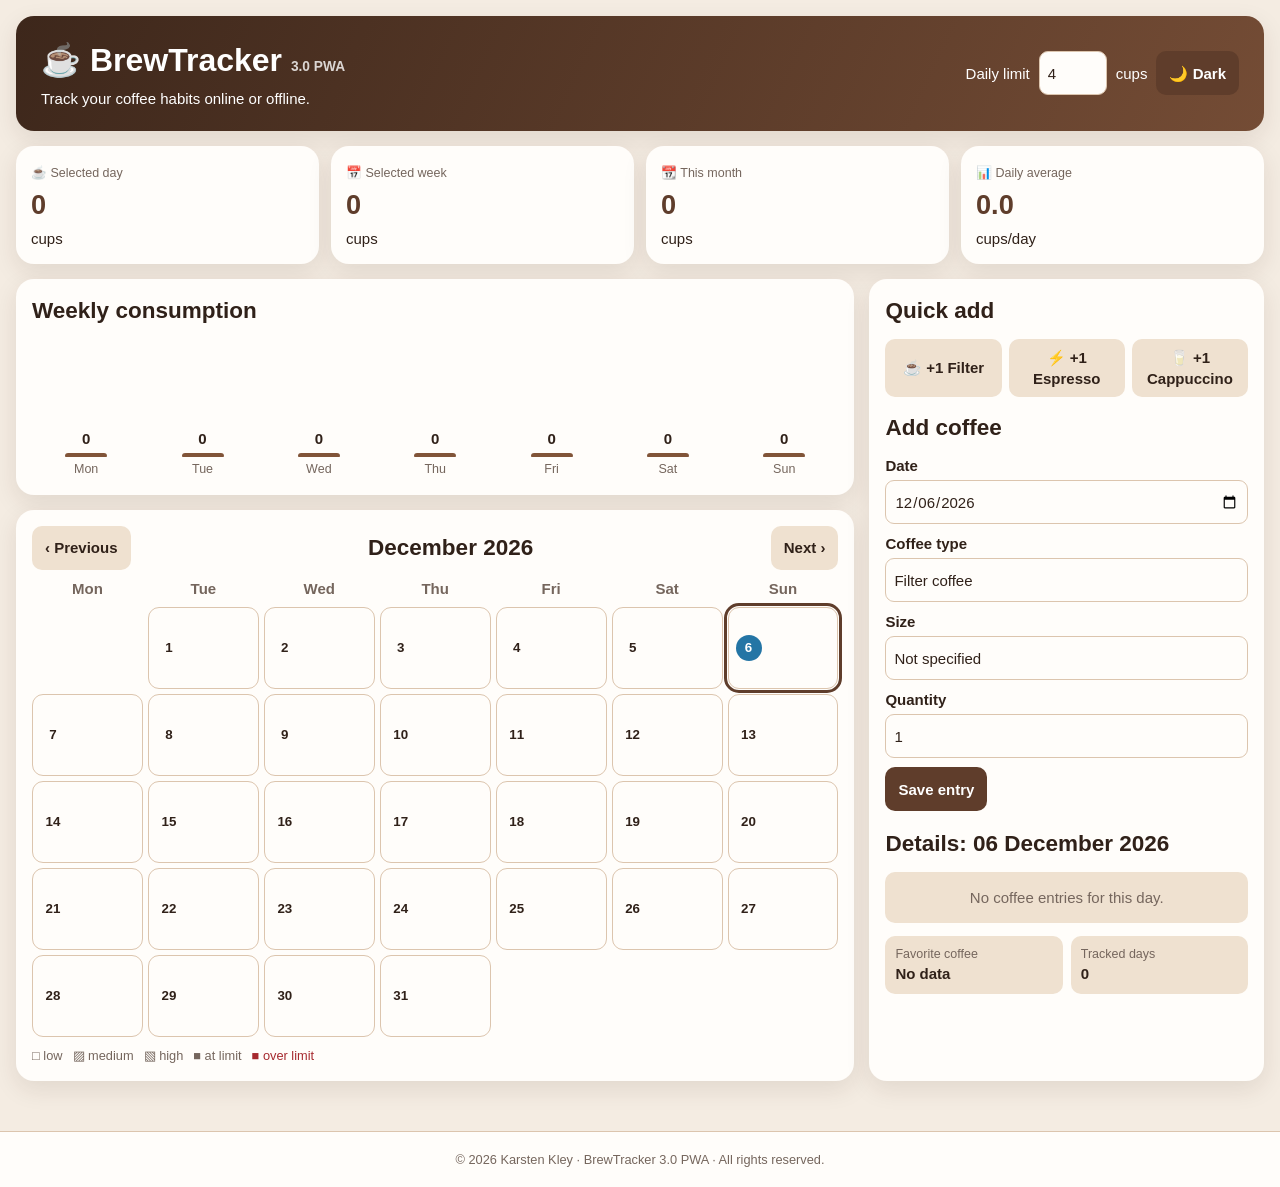
==== index.html @ c7d1d03a "Fix mobile date input width" ====
<!doctype html>
<html lang="en">

<head>
    <meta charset="utf-8">
    <meta name="viewport" content="width=device-width,initial-scale=1,viewport-fit=cover">
    <meta name="theme-color" content="#5f3d2b">
    <meta name="apple-mobile-web-app-capable" content="yes">
    <meta name="apple-mobile-web-app-status-bar-style" content="default">
    <meta name="apple-mobile-web-app-title" content="BrewTracker">
    <link rel="manifest" href="manifest.webmanifest">
    <link rel="apple-touch-icon" href="icon-180.png">
    <title>BrewTracker 3.0</title>
    <style>
        :root {
            --bg: #f4ece2;
            --card: #fffdfa;
            --ink: #302119;
            --muted: #75665d;
            --brand: #5f3d2b;
            --soft: #efe1d0;
            --line: #dcc5ae;
            --danger: #a6292e;
            --shadow: 0 8px 24px rgba(56, 33, 20, .1)
        }

        body.dark {
            --bg: #18110e;
            --card: #281e19;
            --ink: #f8efe8;
            --muted: #c9b8ac;
            --brand: #c98b61;
            --soft: #3a2a22;
            --line: #62493b
        }

        * {
            box-sizing: border-box
        }

        html {
            -webkit-text-size-adjust: 100%
        }

        body {
            margin: 0;
            background: var(--bg);
            color: var(--ink);
            font: 15px/1.4 -apple-system, BlinkMacSystemFont, "Segoe UI", sans-serif
        }

        .app {
            max-width: 1450px;
            margin: auto;
            padding: 16px;
            padding-top: max(16px, env(safe-area-inset-top));
            padding-bottom: max(20px, env(safe-area-inset-bottom))
        }

        .hero,
        .card,
        .panel {
            border-radius: 18px;
            box-shadow: var(--shadow)
        }

        .hero {
            background: linear-gradient(115deg, #3d271b, #744c35);
            color: #fff;
            padding: 22px 25px;
            display: flex;
            justify-content: space-between;
            align-items: center;
            gap: 18px
        }

        .hero h1 {
            margin: 0;
            font-size: 2rem
        }

        .hero h1 small {
            font-size: .43em;
            opacity: .8
        }

        .hero p {
            margin: 5px 0 0
        }

        .tools {
            display: flex;
            gap: 9px;
            align-items: center;
            flex-wrap: wrap
        }

        .tools input {
            width: 68px
        }

        .btn,
        input,
        select {
            font: inherit;
            min-height: 44px
        }

        .btn {
            border: 0;
            border-radius: 10px;
            padding: 9px 13px;
            background: var(--brand);
            color: #fff;
            font-weight: 750;
            cursor: pointer;
            -webkit-appearance: none
        }

        .secondary {
            background: var(--soft);
            color: var(--ink)
        }

    input,
    select {
        display: block;
        width: 100%;
        max-width: 100%;
        box-sizing: border-box;

        border: 1px solid var(--line);
        border-radius: 9px;
        padding: 8px;

        background: var(--card);
        color: var(--ink);

        -webkit-appearance: none;
        appearance: none;
    }

        .stats {
            display: grid;
            grid-template-columns: repeat(4, 1fr);
            gap: 12px;
            margin: 15px 0
        }

        .card {
            background: var(--card);
            padding: 15px
        }

        .card small {
            color: var(--muted)
        }

        .card strong {
            display: block;
            font-size: 1.7rem;
            color: var(--brand);
            margin: 4px 0
        }

        .layout {
            display: grid;
            grid-template-columns: minmax(0, 1.7fr) minmax(320px, .8fr);
            gap: 15px
        }

        .panel {
            background: var(--card);
            padding: 16px
        }

        .panel h2 {
            margin: 0 0 12px
        }

        .offline {
            display: none;
            margin: 0 0 12px;
            padding: 10px 13px;
            border-radius: 11px;
            background: #fff3cd;
            color: #5d4a11;
            border: 1px solid #d9b95b;
            font-weight: 700
        }

        .offline.on {
            display: block
        }

        .warning {
            display: none;
            margin: 0 0 12px;
            padding: 10px 13px;
            border-radius: 11px;
            background: #fde9e9;
            color: #761416;
            border: 2px solid var(--danger);
            font-weight: 800
        }

        .warning.on {
            display: block
        }

        .chart {
            height: 140px;
            display: flex;
            align-items: flex-end;
            gap: 8px
        }

        .barbox {
            height: 100%;
            flex: 1;
            display: flex;
            flex-direction: column;
            justify-content: flex-end;
            align-items: center;
            gap: 4px
        }

        .bar {
            width: 70%;
            max-width: 42px;
            min-height: 3px;
            background: #815438;
            border-radius: 7px 7px 2px 2px
        }

        .barbox small {
            color: var(--muted)
        }

        .calhead {
            display: flex;
            justify-content: space-between;
            align-items: center;
            gap: 8px
        }

        .calhead h2 {
            margin: 0;
            text-align: center
        }

        .week,
        .calendar {
            display: grid;
            grid-template-columns: repeat(7, minmax(0, 1fr));
            gap: 5px
        }

        .week div {
            text-align: center;
            color: var(--muted);
            font-weight: 700;
            padding: 8px 0
        }

        .day {
            min-height: 82px;
            border: 1px solid var(--line);
            border-radius: 11px;
            background: var(--card);
            color: var(--ink);
            padding: 7px;
            text-align: left;
            -webkit-appearance: none
        }

        .day.blank {
            visibility: hidden
        }

        .day.sel {
            outline: 3px solid var(--brand);
            outline-offset: 1px
        }

        .day.today b {
            background: #2475a5;
            color: #fff
        }

        .day b {
            display: flex;
            align-items: center;
            justify-content: center;
            width: 26px;
            height: 26px;
            border-radius: 50%
        }

        .day span {
            display: block;
            margin-top: 10px;
            font-weight: 800
        }

        .l1 {
            background: #f0dfc9
        }

        .l2 {
            background: #deb98e
        }

        .l3 {
            background: #cc8753
        }

        .l4 {
            background: #a65332;
            color: #fff
        }

        .l5 {
            background: var(--danger);
            color: #fff
        }

        .legend {
            display: flex;
            gap: 10px;
            flex-wrap: wrap;
            color: var(--muted);
            font-size: .8rem;
            margin-top: 10px
        }

        .quick {
            display: grid;
            grid-template-columns: repeat(3, 1fr);
            gap: 7px;
            margin-bottom: 15px
        }

        .quick .btn {
            padding: 8px 4px
        }

        form {
            display: grid;
            gap: 9px
        }

        .field {
            display: grid;
            gap: 4px
        }

        .field label {
            font-weight: 700
        }

        .actions {
            display: flex;
            gap: 7px
        }

        .details {
            margin-top: 17px
        }

        .empty {
            background: var(--soft);
            color: var(--muted);
            padding: 15px;
            text-align: center;
            border-radius: 10px
        }

        .entry {
            background: var(--soft);
            padding: 10px;
            border-radius: 10px;
            margin: 7px 0;
            display: flex;
            justify-content: space-between;
            gap: 8px
        }

        .entry small {
            display: block;
            color: var(--muted)
        }

        .insights {
            display: grid;
            grid-template-columns: 1fr 1fr;
            gap: 8px;
            margin-top: 13px
        }

        .insight {
            padding: 10px;
            background: var(--soft);
            border-radius: 10px
        }

        .insight small {
            display: block;
            color: var(--muted)
        }

        .toast {
            position: fixed;
            left: 50%;
            bottom: 20px;
            transform: translateX(-50%);
            display: none;
            background: #18422c;
            color: #fff;
            padding: 10px 14px;
            border-radius: 10px;
            z-index: 10
        }

        .toast.on {
            display: block
        }

        @media(max-width:900px) {
            .layout {
                grid-template-columns: 1fr
            }

            .stats {
                grid-template-columns: repeat(2, 1fr)
            }
        }

        @media(max-width:600px) {
            .app {
                padding-left: 8px;
                padding-right: 8px
            }

            .hero {
                align-items: flex-start;
                flex-direction: column
            }

            .stats {
                gap: 8px
            }

            .card,
            .panel {
                padding: 11px
            }

            .day {
                min-height: 64px;
                padding: 4px
            }

            .day span {
                font-size: .7rem
            }

            .quick {
                grid-template-columns: 1fr
            }

            .week,
            .calendar {
                gap: 3px
            }

            .week div {
                font-size: .72rem
            }

            .entry {
                flex-direction: column
            }
        }
        .app-footer {
            width: 100%;
            margin-top: 30px;
            padding:
                18px
                max(16px, env(safe-area-inset-right))
                max(18px, env(safe-area-inset-bottom))
                max(16px, env(safe-area-inset-left));
            text-align: center;
            font-size: 0.8rem;
            line-height: 1.5;
            color: var(--muted);
            background-color: var(--card);
            border-top: 1px solid var(--line);
        }
    </style>
</head>

<body>
    <main class="app">
        <header class="hero">
            <div>
                <h1>☕ BrewTracker <small>3.0 PWA</small></h1>
                <p>Track your coffee habits online or offline.</p>
            </div>
            <div class="tools"><label for="limit">Daily limit</label><input id="limit" type="number" min="1" max="30"
                    value="4"><span>cups</span><button class="btn" id="theme" type="button">🌙 Dark</button></div>
        </header>
        <section class="stats">
            <div class="card"><small>☕ Selected day</small><strong id="sd">0</strong>cups</div>
            <div class="card"><small>📅 Selected week</small><strong id="sw">0</strong>cups</div>
            <div class="card"><small>📆 This month</small><strong id="sm">0</strong>cups</div>
            <div class="card"><small>📊 Daily average</small><strong id="sa">0.0</strong>cups/day</div>
        </section>
        <div id="offline" class="offline">Offline mode: BrewTracker is using locally cached files.</div>
        <div id="warn" class="warning"></div>
        <section class="layout">
            <div>
                <section class="panel">
                    <h2>Weekly consumption</h2>
                    <div id="chart" class="chart"></div>
                </section>
                <section class="panel" style="margin-top:15px">
                    <div class="calhead"><button class="btn secondary" id="prev" type="button">‹ Previous</button>
                        <h2 id="month"></h2><button class="btn secondary" id="next" type="button">Next ›</button>
                    </div>
                    <div class="week">
                        <div>Mon</div>
                        <div>Tue</div>
                        <div>Wed</div>
                        <div>Thu</div>
                        <div>Fri</div>
                        <div>Sat</div>
                        <div>Sun</div>
                    </div>
                    <div id="calendar" class="calendar"></div>
                    <div class="legend"><span>□ low</span><span>▨ medium</span><span>▧ high</span><span>■ at
                            limit</span><span style="color:var(--danger)">■ over limit</span></div>
                </section>
            </div>
            <aside class="panel">
                <h2>Quick add</h2>
                <div id="quick" class="quick"><button class="btn secondary" type="button" data-type="Filter coffee">☕ +1
                        Filter</button><button class="btn secondary" type="button" data-type="Espresso">⚡ +1
                        Espresso</button><button class="btn secondary" type="button" data-type="Cappuccino">🥛 +1
                        Cappuccino</button></div>
                <h2 id="ft">Add coffee</h2>
                <form id="form"><input id="eid" type="hidden">
                    <div class="field"><label for="date">Date</label><input id="date" type="date" required></div>
                    <div class="field"><label for="type">Coffee type</label><select id="type">
                            <option>Filter coffee</option>
                            <option>Espresso</option>
                            <option>Cappuccino</option>
                            <option>Latte Macchiato</option>
                            <option>Americano</option>
                            <option>Other coffee</option>
                        </select></div>
                    <div class="field"><label for="size">Size</label><select id="size">
                            <option value="">Not specified</option>
                            <option>Small</option>
                            <option>Medium</option>
                            <option>Large</option>
                        </select></div>
                    <div class="field"><label for="qty">Quantity</label><input id="qty" type="number" min="1" max="30"
                            value="1" required></div>
                    <div class="actions"><button class="btn" type="submit">Save entry</button><button
                            class="btn secondary" id="cancel" type="button" style="display:none">Cancel</button></div>
                </form>
                <div class="details">
                    <h2 id="dt">Day details</h2>
                    <div id="details"></div>
                </div>
                <div class="insights">
                    <div class="insight"><small>Favorite coffee</small><b id="fav">No data</b></div>
                    <div class="insight"><small>Tracked days</small><b id="tracked">0</b></div>
                </div>
            </aside>
        </section>
    </main>
    <div id="toast" class="toast"></div>
    <script src="app.js"></script>
    <footer class="app-footer">
        &copy; 2026 Karsten Kley &middot; BrewTracker 3.0 PWA
        &middot; All rights reserved.
    </footer>
</body>

</html>
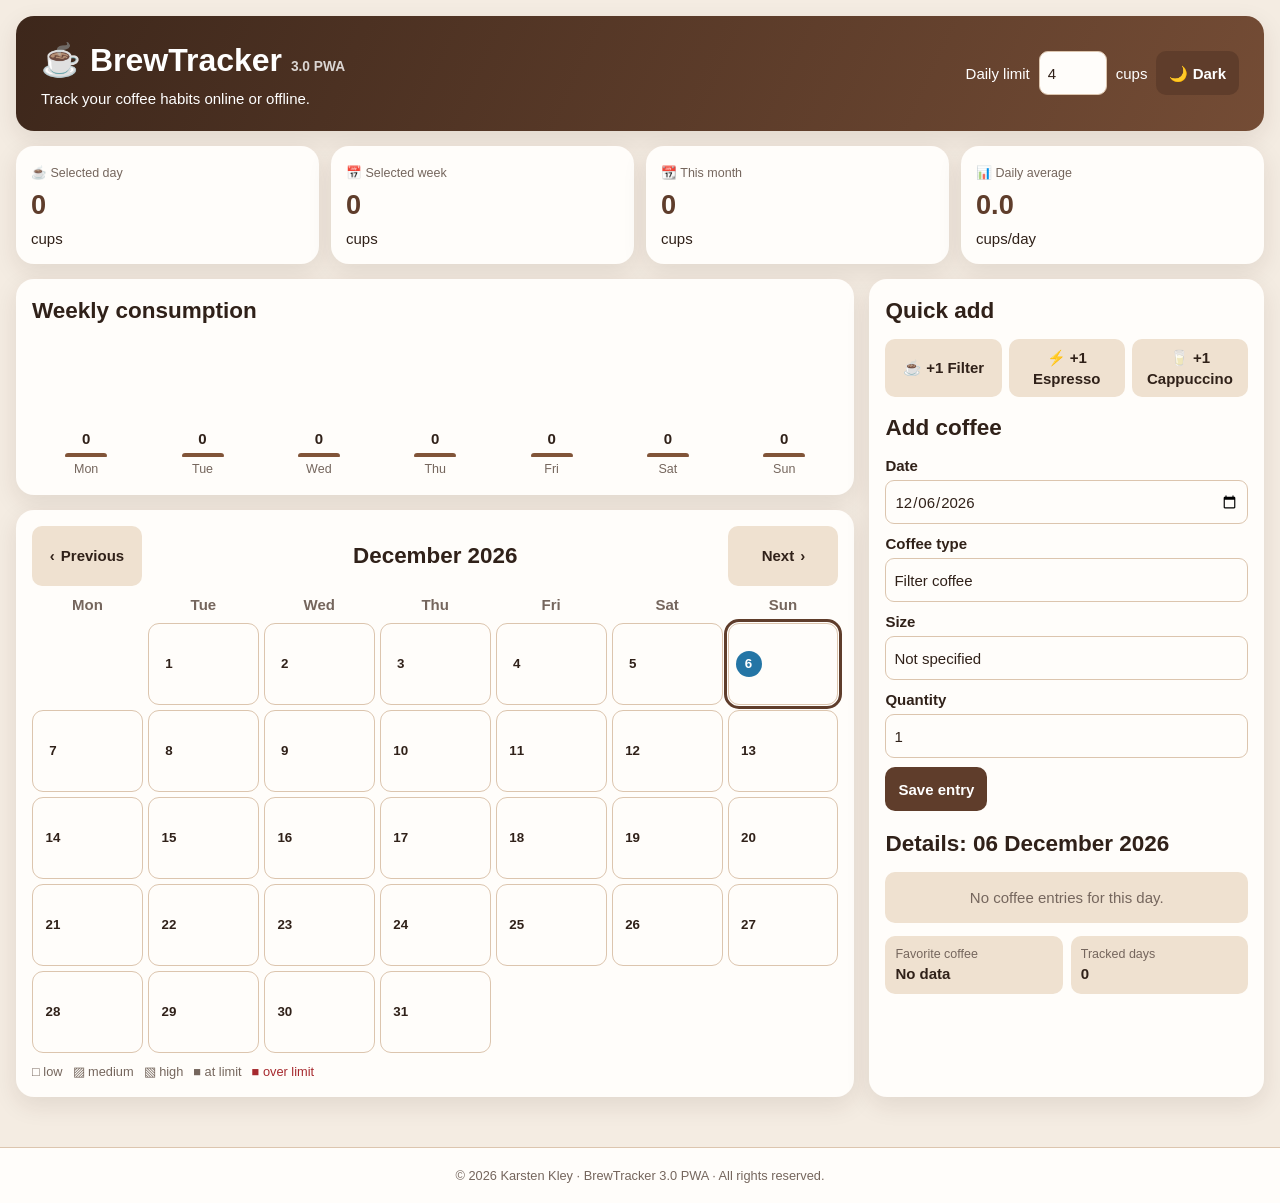
==== commit c279be87: "Update index.html" ====
--- a/index.html
+++ b/index.html
@@ -238,16 +238,38 @@
         }
 
         .calhead {
-            display: flex;
-            justify-content: space-between;
+            display: grid;
+            grid-template-columns: 110px 1fr 110px;
             align-items: center;
-            gap: 8px
-        }
+            gap: 12px;
+        }
+
 
         .calhead h2 {
             margin: 0;
-            text-align: center
-        }
+            text-align: center;
+            min-height: 60px;
+
+            display: flex;
+            align-items: center;
+            justify-content: center;
+
+            font-size: 1.4rem;
+            font-weight: 700;
+        }
+
+        .calhead .btn {
+            height: 60px;
+            width: 110px;
+
+            display: flex;
+            align-items: center;
+            justify-content: center;
+            gap: 6px;
+
+            font-weight: 700;
+        }
+
 
         .week,
         .calendar {
@@ -437,6 +459,41 @@
         }
 
         @media(max-width:600px) {
+
+            .calhead {
+                display: grid;
+                grid-template-columns: 90px 1fr 90px;
+                align-items: center;
+                gap: 8px;
+            }
+
+            .calhead .btn {
+                width: 90px;
+                height: 56px;
+
+                display: flex;
+                align-items: center;
+                justify-content: center;
+                gap: 4px;
+
+                padding: 0;
+                font-size: 0.9rem;
+                font-weight: 700;
+            }
+
+            .calhead h2 {
+                margin: 0;
+                text-align: center;
+
+                display: flex;
+                align-items: center;
+                justify-content: center;
+
+                min-height: 56px;
+                font-size: 1.1rem;
+                line-height: 1.2;
+            }
+
             .app {
                 padding-left: 8px;
                 padding-right: 8px
@@ -525,9 +582,22 @@
                     <div id="chart" class="chart"></div>
                 </section>
                 <section class="panel" style="margin-top:15px">
-                    <div class="calhead"><button class="btn secondary" id="prev" type="button">‹ Previous</button>
-                        <h2 id="month"></h2><button class="btn secondary" id="next" type="button">Next ›</button>
+                   
+
+                    <div class="calhead">
+                        <button class="btn secondary" id="prev" type="button">
+                            <span>‹</span>
+                            <span>Previous</span>
+                        </button>
+
+                        <h2 id="month"></h2>
+
+                        <button class="btn secondary" id="next" type="button">
+                            <span>Next</span>
+                            <span>›</span>
+                        </button>
                     </div>
+
                     <div class="week">
                         <div>Mon</div>
                         <div>Tue</div>
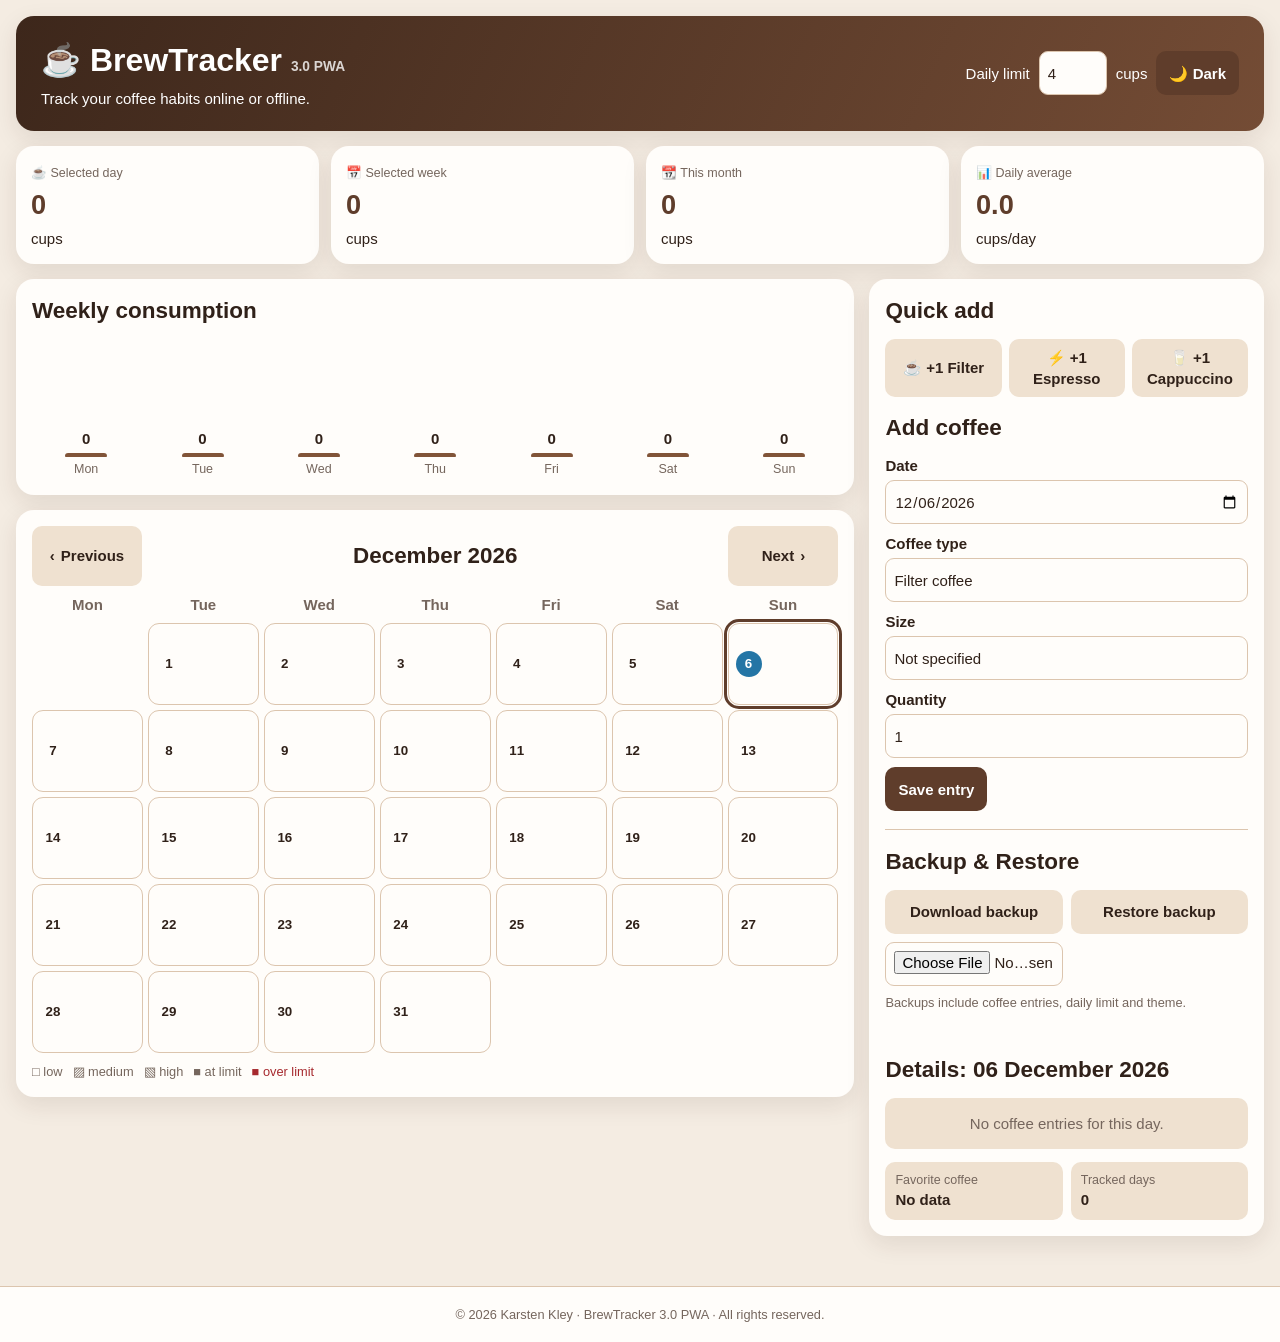
==== commit 5878c004: "Add Backup and Restore" ====
--- a/index.html
+++ b/index.html
@@ -9,6 +9,7 @@
     <meta name="apple-mobile-web-app-status-bar-style" content="default">
     <meta name="apple-mobile-web-app-title" content="BrewTracker">
     <link rel="manifest" href="manifest.webmanifest">
+    <link rel="stylesheet" href="backup-restore.css">
     <link rel="apple-touch-icon" href="icon-180.png">
     <title>BrewTracker 3.0</title>
     <style>
@@ -653,6 +654,7 @@
     </main>
     <div id="toast" class="toast"></div>
     <script src="app.js"></script>
+    <script src="backup-restore.js"></script>
     <footer class="app-footer">
         &copy; 2026 Karsten Kley &middot; BrewTracker 3.0 PWA
         &middot; All rights reserved.
--- a/backup-restore.css
+++ b/backup-restore.css
@@ -0,0 +1,41 @@
+.backup-restore {
+    margin-top: 18px;
+    padding-top: 16px;
+    border-top: 1px solid var(--line);
+}
+
+.backup-restore h2 {
+    margin: 0 0 10px;
+}
+
+.backup-actions {
+    display: grid;
+    grid-template-columns: 1fr 1fr;
+    gap: 8px;
+}
+
+.backup-actions .btn {
+    width: 100%;
+}
+
+.backup-hint {
+    margin: 8px 0 0;
+    color: var(--muted);
+    font-size: 0.8rem;
+}
+
+.backup-message {
+    min-height: 1.4em;
+    margin: 7px 0 0;
+    font-size: 0.82rem;
+    font-weight: 700;
+}
+
+.backup-message.success { color: #267044; }
+.backup-message.error { color: var(--danger); }
+
+@media (max-width: 600px) {
+    .backup-actions {
+        grid-template-columns: 1fr;
+    }
+}
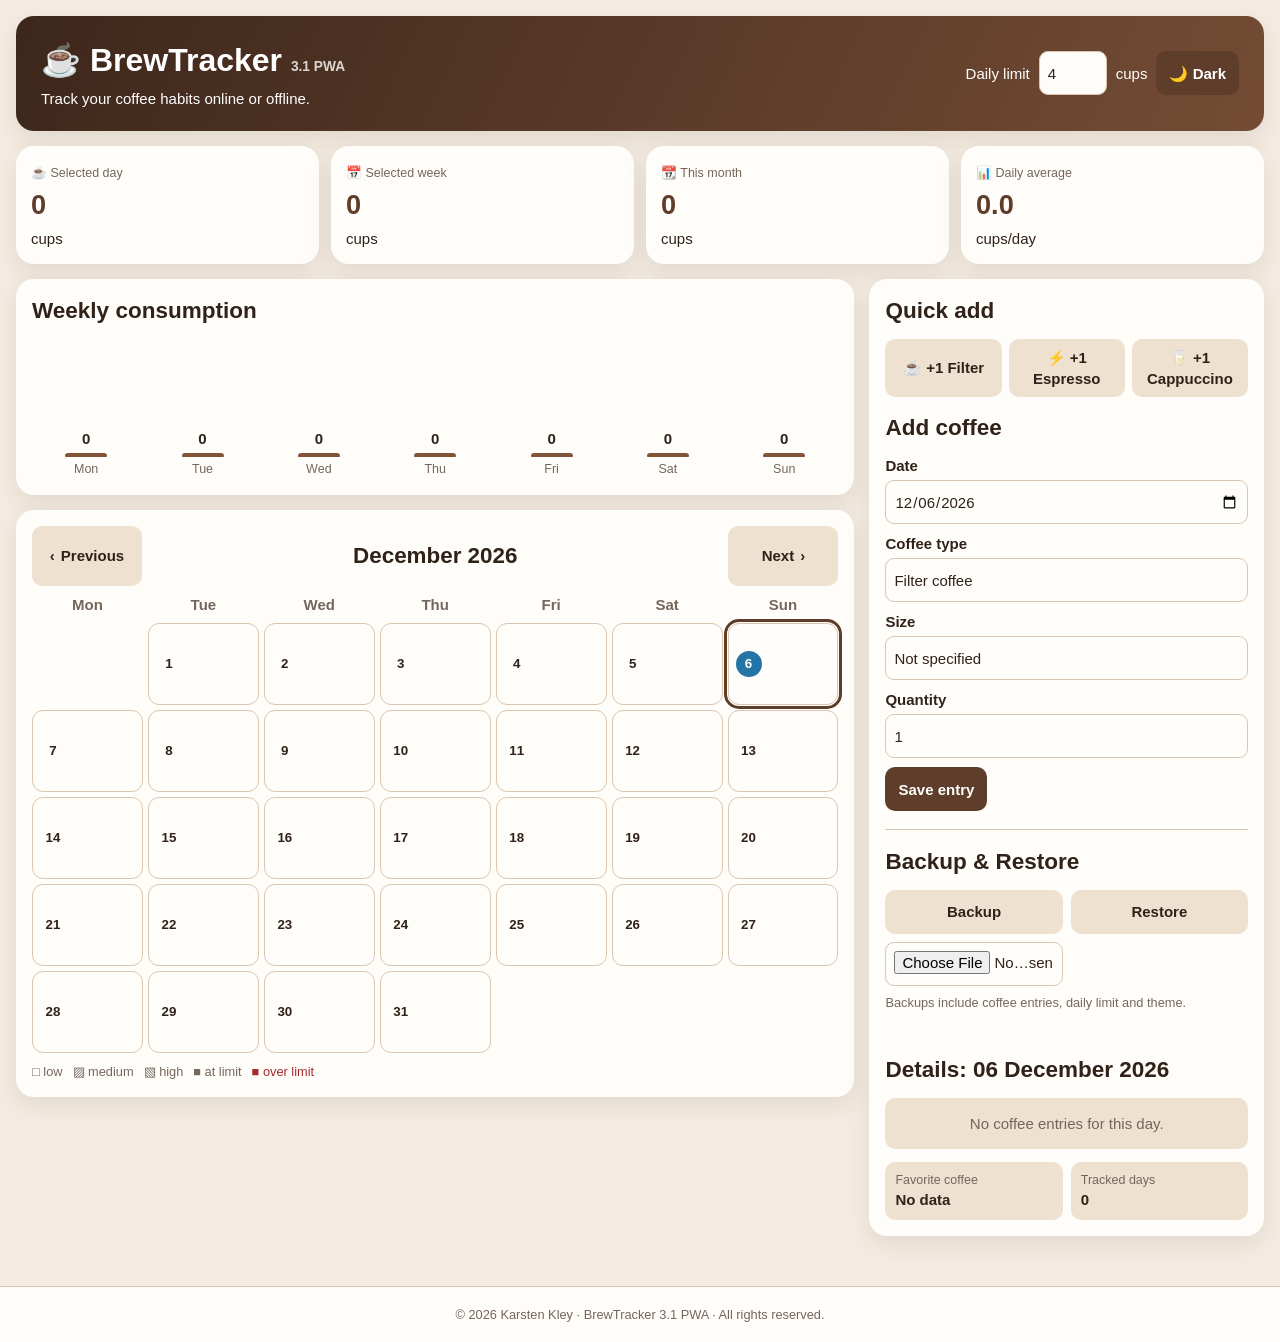
==== commit 9adf9470: "Improve Backup & Restore UI and update version to 3.1 - Renamed "Download backup" to "Backup" 2 - Re" ====
--- a/index.html
+++ b/index.html
@@ -11,7 +11,7 @@
     <link rel="manifest" href="manifest.webmanifest">
     <link rel="stylesheet" href="backup-restore.css">
     <link rel="apple-touch-icon" href="icon-180.png">
-    <title>BrewTracker 3.0</title>
+    <title>BrewTracker 3.1</title>
     <style>
         :root {
             --bg: #f4ece2;
@@ -562,7 +562,7 @@
     <main class="app">
         <header class="hero">
             <div>
-                <h1>☕ BrewTracker <small>3.0 PWA</small></h1>
+                <h1>☕ BrewTracker <small>3.1 PWA</small></h1>
                 <p>Track your coffee habits online or offline.</p>
             </div>
             <div class="tools"><label for="limit">Daily limit</label><input id="limit" type="number" min="1" max="30"
@@ -656,7 +656,7 @@
     <script src="app.js"></script>
     <script src="backup-restore.js"></script>
     <footer class="app-footer">
-        &copy; 2026 Karsten Kley &middot; BrewTracker 3.0 PWA
+        &copy; 2026 Karsten Kley &middot; BrewTracker 3.1 PWA
         &middot; All rights reserved.
     </footer>
 </body>
--- a/backup-restore.css
+++ b/backup-restore.css
@@ -39,3 +39,8 @@
         grid-template-columns: 1fr;
     }
 }
+#backupFile {
+2
+display: none;
+3
+}
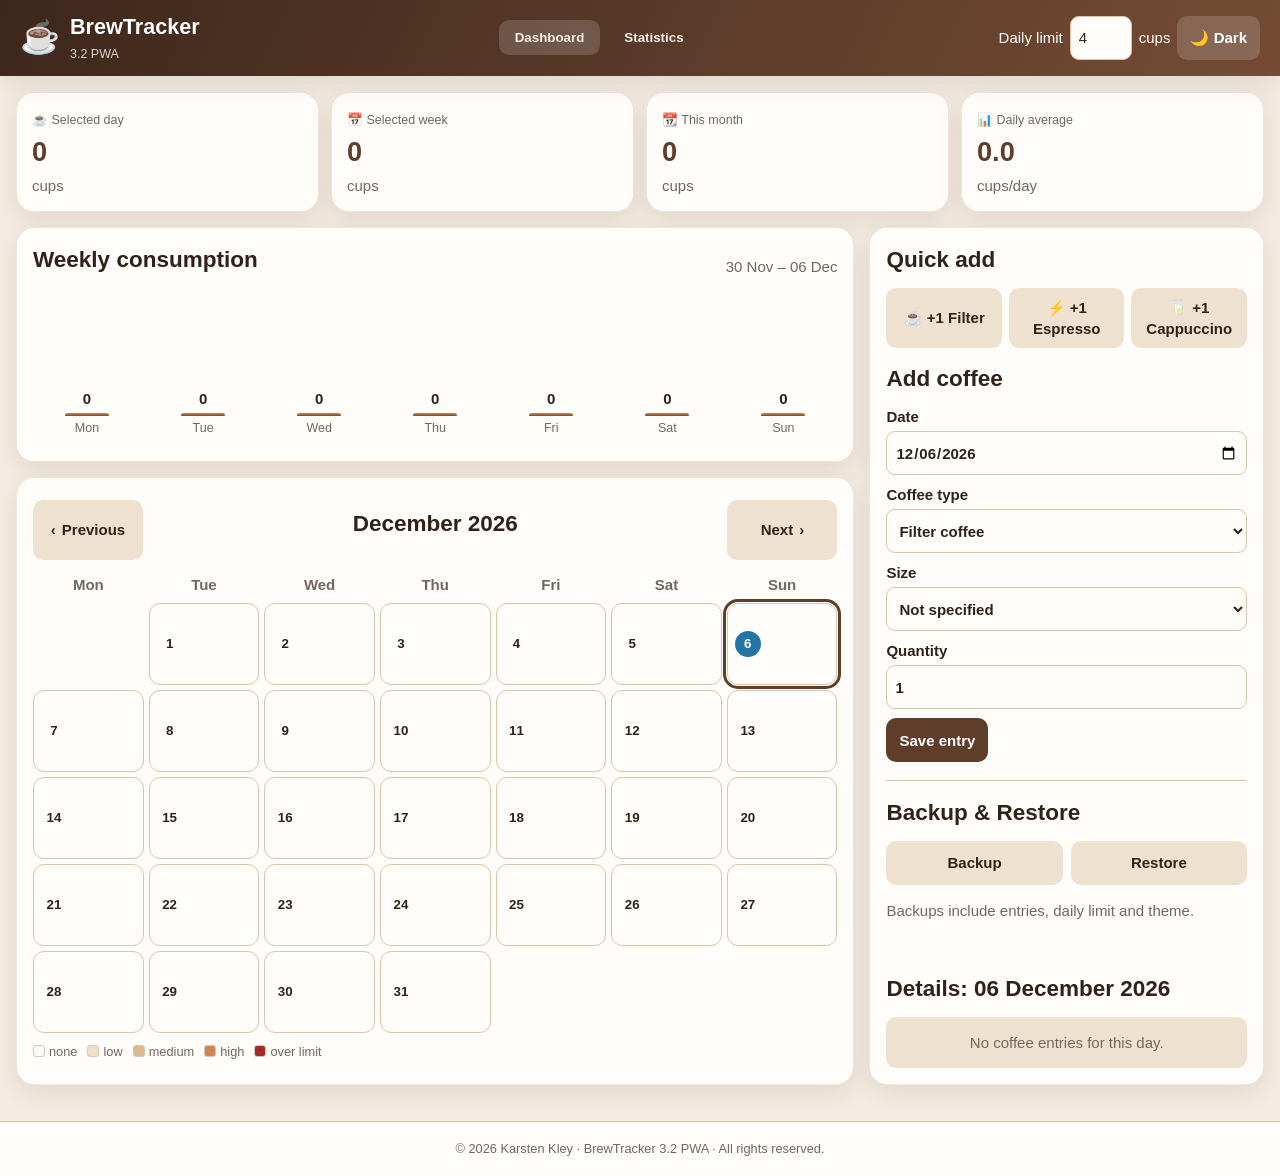
==== commit 423cc33b: "Release BrewTracker 3.2 Added Dashboard and Statistics tabs, KPI cards, trend charts, coffee and siz" ====
--- a/index.html
+++ b/index.html
@@ -1,664 +1,91 @@
 <!doctype html>
 <html lang="en">
-
 <head>
-    <meta charset="utf-8">
-    <meta name="viewport" content="width=device-width,initial-scale=1,viewport-fit=cover">
-    <meta name="theme-color" content="#5f3d2b">
-    <meta name="apple-mobile-web-app-capable" content="yes">
-    <meta name="apple-mobile-web-app-status-bar-style" content="default">
-    <meta name="apple-mobile-web-app-title" content="BrewTracker">
-    <link rel="manifest" href="manifest.webmanifest">
-    <link rel="stylesheet" href="backup-restore.css">
-    <link rel="apple-touch-icon" href="icon-180.png">
-    <title>BrewTracker 3.1</title>
-    <style>
-        :root {
-            --bg: #f4ece2;
-            --card: #fffdfa;
-            --ink: #302119;
-            --muted: #75665d;
-            --brand: #5f3d2b;
-            --soft: #efe1d0;
-            --line: #dcc5ae;
-            --danger: #a6292e;
-            --shadow: 0 8px 24px rgba(56, 33, 20, .1)
-        }
-
-        body.dark {
-            --bg: #18110e;
-            --card: #281e19;
-            --ink: #f8efe8;
-            --muted: #c9b8ac;
-            --brand: #c98b61;
-            --soft: #3a2a22;
-            --line: #62493b
-        }
-
-        * {
-            box-sizing: border-box
-        }
-
-        html {
-            -webkit-text-size-adjust: 100%
-        }
-
-        body {
-            margin: 0;
-            background: var(--bg);
-            color: var(--ink);
-            font: 15px/1.4 -apple-system, BlinkMacSystemFont, "Segoe UI", sans-serif
-        }
-
-        .app {
-            max-width: 1450px;
-            margin: auto;
-            padding: 16px;
-            padding-top: max(16px, env(safe-area-inset-top));
-            padding-bottom: max(20px, env(safe-area-inset-bottom))
-        }
-
-        .hero,
-        .card,
-        .panel {
-            border-radius: 18px;
-            box-shadow: var(--shadow)
-        }
-
-        .hero {
-            background: linear-gradient(115deg, #3d271b, #744c35);
-            color: #fff;
-            padding: 22px 25px;
-            display: flex;
-            justify-content: space-between;
-            align-items: center;
-            gap: 18px
-        }
-
-        .hero h1 {
-            margin: 0;
-            font-size: 2rem
-        }
-
-        .hero h1 small {
-            font-size: .43em;
-            opacity: .8
-        }
-
-        .hero p {
-            margin: 5px 0 0
-        }
-
-        .tools {
-            display: flex;
-            gap: 9px;
-            align-items: center;
-            flex-wrap: wrap
-        }
-
-        .tools input {
-            width: 68px
-        }
-
-        .btn,
-        input,
-        select {
-            font: inherit;
-            min-height: 44px
-        }
-
-        .btn {
-            border: 0;
-            border-radius: 10px;
-            padding: 9px 13px;
-            background: var(--brand);
-            color: #fff;
-            font-weight: 750;
-            cursor: pointer;
-            -webkit-appearance: none
-        }
-
-        .secondary {
-            background: var(--soft);
-            color: var(--ink)
-        }
-
-    input,
-    select {
-        display: block;
-        width: 100%;
-        max-width: 100%;
-        box-sizing: border-box;
-
-        border: 1px solid var(--line);
-        border-radius: 9px;
-        padding: 8px;
-
-        background: var(--card);
-        color: var(--ink);
-
-        -webkit-appearance: none;
-        appearance: none;
-    }
-
-        .stats {
-            display: grid;
-            grid-template-columns: repeat(4, 1fr);
-            gap: 12px;
-            margin: 15px 0
-        }
-
-        .card {
-            background: var(--card);
-            padding: 15px
-        }
-
-        .card small {
-            color: var(--muted)
-        }
-
-        .card strong {
-            display: block;
-            font-size: 1.7rem;
-            color: var(--brand);
-            margin: 4px 0
-        }
-
-        .layout {
-            display: grid;
-            grid-template-columns: minmax(0, 1.7fr) minmax(320px, .8fr);
-            gap: 15px
-        }
-
-        .panel {
-            background: var(--card);
-            padding: 16px
-        }
-
-        .panel h2 {
-            margin: 0 0 12px
-        }
-
-        .offline {
-            display: none;
-            margin: 0 0 12px;
-            padding: 10px 13px;
-            border-radius: 11px;
-            background: #fff3cd;
-            color: #5d4a11;
-            border: 1px solid #d9b95b;
-            font-weight: 700
-        }
-
-        .offline.on {
-            display: block
-        }
-
-        .warning {
-            display: none;
-            margin: 0 0 12px;
-            padding: 10px 13px;
-            border-radius: 11px;
-            background: #fde9e9;
-            color: #761416;
-            border: 2px solid var(--danger);
-            font-weight: 800
-        }
-
-        .warning.on {
-            display: block
-        }
-
-        .chart {
-            height: 140px;
-            display: flex;
-            align-items: flex-end;
-            gap: 8px
-        }
-
-        .barbox {
-            height: 100%;
-            flex: 1;
-            display: flex;
-            flex-direction: column;
-            justify-content: flex-end;
-            align-items: center;
-            gap: 4px
-        }
-
-        .bar {
-            width: 70%;
-            max-width: 42px;
-            min-height: 3px;
-            background: #815438;
-            border-radius: 7px 7px 2px 2px
-        }
-
-        .barbox small {
-            color: var(--muted)
-        }
-
-        .calhead {
-            display: grid;
-            grid-template-columns: 110px 1fr 110px;
-            align-items: center;
-            gap: 12px;
-        }
-
-
-        .calhead h2 {
-            margin: 0;
-            text-align: center;
-            min-height: 60px;
-
-            display: flex;
-            align-items: center;
-            justify-content: center;
-
-            font-size: 1.4rem;
-            font-weight: 700;
-        }
-
-        .calhead .btn {
-            height: 60px;
-            width: 110px;
-
-            display: flex;
-            align-items: center;
-            justify-content: center;
-            gap: 6px;
-
-            font-weight: 700;
-        }
-
-
-        .week,
-        .calendar {
-            display: grid;
-            grid-template-columns: repeat(7, minmax(0, 1fr));
-            gap: 5px
-        }
-
-        .week div {
-            text-align: center;
-            color: var(--muted);
-            font-weight: 700;
-            padding: 8px 0
-        }
-
-        .day {
-            min-height: 82px;
-            border: 1px solid var(--line);
-            border-radius: 11px;
-            background: var(--card);
-            color: var(--ink);
-            padding: 7px;
-            text-align: left;
-            -webkit-appearance: none
-        }
-
-        .day.blank {
-            visibility: hidden
-        }
-
-        .day.sel {
-            outline: 3px solid var(--brand);
-            outline-offset: 1px
-        }
-
-        .day.today b {
-            background: #2475a5;
-            color: #fff
-        }
-
-        .day b {
-            display: flex;
-            align-items: center;
-            justify-content: center;
-            width: 26px;
-            height: 26px;
-            border-radius: 50%
-        }
-
-        .day span {
-            display: block;
-            margin-top: 10px;
-            font-weight: 800
-        }
-
-        .l1 {
-            background: #f0dfc9
-        }
-
-        .l2 {
-            background: #deb98e
-        }
-
-        .l3 {
-            background: #cc8753
-        }
-
-        .l4 {
-            background: #a65332;
-            color: #fff
-        }
-
-        .l5 {
-            background: var(--danger);
-            color: #fff
-        }
-
-        .legend {
-            display: flex;
-            gap: 10px;
-            flex-wrap: wrap;
-            color: var(--muted);
-            font-size: .8rem;
-            margin-top: 10px
-        }
-
-        .quick {
-            display: grid;
-            grid-template-columns: repeat(3, 1fr);
-            gap: 7px;
-            margin-bottom: 15px
-        }
-
-        .quick .btn {
-            padding: 8px 4px
-        }
-
-        form {
-            display: grid;
-            gap: 9px
-        }
-
-        .field {
-            display: grid;
-            gap: 4px
-        }
-
-        .field label {
-            font-weight: 700
-        }
-
-        .actions {
-            display: flex;
-            gap: 7px
-        }
-
-        .details {
-            margin-top: 17px
-        }
-
-        .empty {
-            background: var(--soft);
-            color: var(--muted);
-            padding: 15px;
-            text-align: center;
-            border-radius: 10px
-        }
-
-        .entry {
-            background: var(--soft);
-            padding: 10px;
-            border-radius: 10px;
-            margin: 7px 0;
-            display: flex;
-            justify-content: space-between;
-            gap: 8px
-        }
-
-        .entry small {
-            display: block;
-            color: var(--muted)
-        }
-
-        .insights {
-            display: grid;
-            grid-template-columns: 1fr 1fr;
-            gap: 8px;
-            margin-top: 13px
-        }
-
-        .insight {
-            padding: 10px;
-            background: var(--soft);
-            border-radius: 10px
-        }
-
-        .insight small {
-            display: block;
-            color: var(--muted)
-        }
-
-        .toast {
-            position: fixed;
-            left: 50%;
-            bottom: 20px;
-            transform: translateX(-50%);
-            display: none;
-            background: #18422c;
-            color: #fff;
-            padding: 10px 14px;
-            border-radius: 10px;
-            z-index: 10
-        }
-
-        .toast.on {
-            display: block
-        }
-
-        @media(max-width:900px) {
-            .layout {
-                grid-template-columns: 1fr
-            }
-
-            .stats {
-                grid-template-columns: repeat(2, 1fr)
-            }
-        }
-
-        @media(max-width:600px) {
-
-            .calhead {
-                display: grid;
-                grid-template-columns: 90px 1fr 90px;
-                align-items: center;
-                gap: 8px;
-            }
-
-            .calhead .btn {
-                width: 90px;
-                height: 56px;
-
-                display: flex;
-                align-items: center;
-                justify-content: center;
-                gap: 4px;
-
-                padding: 0;
-                font-size: 0.9rem;
-                font-weight: 700;
-            }
-
-            .calhead h2 {
-                margin: 0;
-                text-align: center;
-
-                display: flex;
-                align-items: center;
-                justify-content: center;
-
-                min-height: 56px;
-                font-size: 1.1rem;
-                line-height: 1.2;
-            }
-
-            .app {
-                padding-left: 8px;
-                padding-right: 8px
-            }
-
-            .hero {
-                align-items: flex-start;
-                flex-direction: column
-            }
-
-            .stats {
-                gap: 8px
-            }
-
-            .card,
-            .panel {
-                padding: 11px
-            }
-
-            .day {
-                min-height: 64px;
-                padding: 4px
-            }
-
-            .day span {
-                font-size: .7rem
-            }
-
-            .quick {
-                grid-template-columns: 1fr
-            }
-
-            .week,
-            .calendar {
-                gap: 3px
-            }
-
-            .week div {
-                font-size: .72rem
-            }
-
-            .entry {
-                flex-direction: column
-            }
-        }
-        .app-footer {
-            width: 100%;
-            margin-top: 30px;
-            padding:
-                18px
-                max(16px, env(safe-area-inset-right))
-                max(18px, env(safe-area-inset-bottom))
-                max(16px, env(safe-area-inset-left));
-            text-align: center;
-            font-size: 0.8rem;
-            line-height: 1.5;
-            color: var(--muted);
-            background-color: var(--card);
-            border-top: 1px solid var(--line);
-        }
-    </style>
+<meta charset="utf-8">
+<meta name="viewport" content="width=device-width,initial-scale=1,viewport-fit=cover">
+<meta name="theme-color" content="#5f3d2b">
+<meta name="apple-mobile-web-app-capable" content="yes">
+<meta name="apple-mobile-web-app-status-bar-style" content="default">
+<meta name="apple-mobile-web-app-title" content="BrewTracker">
+<link rel="manifest" href="manifest.webmanifest">
+<link rel="apple-touch-icon" href="icon-180.png">
+<link rel="stylesheet" href="styles.css">
+<title>BrewTracker 3.2</title>
 </head>
-
 <body>
-    <main class="app">
-        <header class="hero">
-            <div>
-                <h1>☕ BrewTracker <small>3.1 PWA</small></h1>
-                <p>Track your coffee habits online or offline.</p>
-            </div>
-            <div class="tools"><label for="limit">Daily limit</label><input id="limit" type="number" min="1" max="30"
-                    value="4"><span>cups</span><button class="btn" id="theme" type="button">🌙 Dark</button></div>
-        </header>
-        <section class="stats">
-            <div class="card"><small>☕ Selected day</small><strong id="sd">0</strong>cups</div>
-            <div class="card"><small>📅 Selected week</small><strong id="sw">0</strong>cups</div>
-            <div class="card"><small>📆 This month</small><strong id="sm">0</strong>cups</div>
-            <div class="card"><small>📊 Daily average</small><strong id="sa">0.0</strong>cups/day</div>
-        </section>
-        <div id="offline" class="offline">Offline mode: BrewTracker is using locally cached files.</div>
-        <div id="warn" class="warning"></div>
-        <section class="layout">
-            <div>
-                <section class="panel">
-                    <h2>Weekly consumption</h2>
-                    <div id="chart" class="chart"></div>
-                </section>
-                <section class="panel" style="margin-top:15px">
-                   
-
-                    <div class="calhead">
-                        <button class="btn secondary" id="prev" type="button">
-                            <span>‹</span>
-                            <span>Previous</span>
-                        </button>
-
-                        <h2 id="month"></h2>
-
-                        <button class="btn secondary" id="next" type="button">
-                            <span>Next</span>
-                            <span>›</span>
-                        </button>
-                    </div>
-
-                    <div class="week">
-                        <div>Mon</div>
-                        <div>Tue</div>
-                        <div>Wed</div>
-                        <div>Thu</div>
-                        <div>Fri</div>
-                        <div>Sat</div>
-                        <div>Sun</div>
-                    </div>
-                    <div id="calendar" class="calendar"></div>
-                    <div class="legend"><span>□ low</span><span>▨ medium</span><span>▧ high</span><span>■ at
-                            limit</span><span style="color:var(--danger)">■ over limit</span></div>
-                </section>
-            </div>
-            <aside class="panel">
-                <h2>Quick add</h2>
-                <div id="quick" class="quick"><button class="btn secondary" type="button" data-type="Filter coffee">☕ +1
-                        Filter</button><button class="btn secondary" type="button" data-type="Espresso">⚡ +1
-                        Espresso</button><button class="btn secondary" type="button" data-type="Cappuccino">🥛 +1
-                        Cappuccino</button></div>
-                <h2 id="ft">Add coffee</h2>
-                <form id="form"><input id="eid" type="hidden">
-                    <div class="field"><label for="date">Date</label><input id="date" type="date" required></div>
-                    <div class="field"><label for="type">Coffee type</label><select id="type">
-                            <option>Filter coffee</option>
-                            <option>Espresso</option>
-                            <option>Cappuccino</option>
-                            <option>Latte Macchiato</option>
-                            <option>Americano</option>
-                            <option>Other coffee</option>
-                        </select></div>
-                    <div class="field"><label for="size">Size</label><select id="size">
-                            <option value="">Not specified</option>
-                            <option>Small</option>
-                            <option>Medium</option>
-                            <option>Large</option>
-                        </select></div>
-                    <div class="field"><label for="qty">Quantity</label><input id="qty" type="number" min="1" max="30"
-                            value="1" required></div>
-                    <div class="actions"><button class="btn" type="submit">Save entry</button><button
-                            class="btn secondary" id="cancel" type="button" style="display:none">Cancel</button></div>
-                </form>
-                <div class="details">
-                    <h2 id="dt">Day details</h2>
-                    <div id="details"></div>
-                </div>
-                <div class="insights">
-                    <div class="insight"><small>Favorite coffee</small><b id="fav">No data</b></div>
-                    <div class="insight"><small>Tracked days</small><b id="tracked">0</b></div>
-                </div>
-            </aside>
-        </section>
-    </main>
-    <div id="toast" class="toast"></div>
-    <script src="app.js"></script>
-    <script src="backup-restore.js"></script>
-    <footer class="app-footer">
-        &copy; 2026 Karsten Kley &middot; BrewTracker 3.1 PWA
-        &middot; All rights reserved.
-    </footer>
-</body>
-
-</html>+<header class="topbar">
+  <div class="brand"><span class="brand-icon">☕</span><div><h1>BrewTracker</h1><small>3.2 PWA</small></div></div>
+  <nav class="tabs" aria-label="Main navigation">
+    <button class="tab active" data-tab="dashboard">Dashboard</button>
+    <button class="tab" data-tab="statistics">Statistics</button>
+  </nav>
+  <div class="header-tools"><label for="limit">Daily limit</label><input id="limit" type="number" min="1" max="30" value="4"><span>cups</span><button class="btn ghost" id="theme" type="button">🌙 Dark</button></div>
+</header>
+<main class="app">
+<div id="offline" class="offline">Offline mode: locally cached files are being used.</div>
+<div id="warning" class="warning"></div>
+<section id="dashboardView" class="view active">
+  <section class="summary-grid">
+    <article class="metric"><small>☕ Selected day</small><strong id="dayTotal">0</strong><span>cups</span></article>
+    <article class="metric"><small>📅 Selected week</small><strong id="weekTotal">0</strong><span>cups</span></article>
+    <article class="metric"><small>📆 This month</small><strong id="monthTotal">0</strong><span>cups</span></article>
+    <article class="metric"><small>📊 Daily average</small><strong id="dayAverage">0.0</strong><span>cups/day</span></article>
+  </section>
+  <section class="dashboard-layout">
+    <div class="dashboard-main">
+      <article class="panel"><div class="panel-head"><h2>Weekly consumption</h2><span id="weekRange" class="muted"></span></div><div id="weeklyChart" class="bar-chart"></div></article>
+      <article class="panel calendar-panel">
+        <div class="calendar-head">
+          <button class="btn secondary calendar-button" id="previousMonth" type="button"><span>‹</span><span>Previous</span></button>
+          <h2 id="calendarMonth"></h2>
+          <button class="btn secondary calendar-button" id="nextMonth" type="button"><span>Next</span><span>›</span></button>
+        </div>
+        <div class="weekdays"><div>Mon</div><div>Tue</div><div>Wed</div><div>Thu</div><div>Fri</div><div>Sat</div><div>Sun</div></div>
+        <div id="calendar" class="calendar"></div>
+        <div class="legend"><span><i class="heat0"></i>none</span><span><i class="heat1"></i>low</span><span><i class="heat2"></i>medium</span><span><i class="heat3"></i>high</span><span><i class="heat5"></i>over limit</span></div>
+      </article>
+    </div>
+    <aside class="panel sidebar">
+      <h2>Quick add</h2>
+      <div id="quickAdd" class="quick-add"><button class="btn secondary" data-type="Filter coffee">☕ +1 Filter</button><button class="btn secondary" data-type="Espresso">⚡ +1 Espresso</button><button class="btn secondary" data-type="Cappuccino">🥛 +1 Cappuccino</button></div>
+      <h2 id="formTitle">Add coffee</h2>
+      <form id="coffeeForm"><input id="entryId" type="hidden">
+        <label>Date<input id="entryDate" type="date" required></label>
+        <label>Coffee type<select id="coffeeType"><option>Filter coffee</option><option>Espresso</option><option>Cappuccino</option><option>Latte Macchiato</option><option>Americano</option><option>Other coffee</option></select></label>
+        <label>Size<select id="coffeeSize"><option value="">Not specified</option><option>Small</option><option>Medium</option><option>Large</option></select></label>
+        <label>Quantity<input id="coffeeQuantity" type="number" min="1" max="30" value="1" required></label>
+        <div class="button-row"><button class="btn" type="submit">Save entry</button><button class="btn secondary" id="cancelEdit" type="button" hidden>Cancel</button></div>
+      </form>
+      <section class="backup"><h2>Backup &amp; Restore</h2><div class="backup-buttons"><button class="btn secondary" id="backupButton">Backup</button><button class="btn secondary" id="restoreButton">Restore</button><input id="restoreFile" type="file" accept="application/json,.json" hidden></div><p class="muted">Backups include entries, daily limit and theme.</p><p id="backupMessage" class="message"></p></section>
+      <section class="details"><h2 id="detailsTitle">Day details</h2><div id="details"></div></section>
+    </aside>
+  </section>
+</section>
+<section id="statisticsView" class="view">
+  <div class="statistics-head"><div><h2>Statistics</h2><p class="muted">A detailed view of your coffee habits.</p></div><label class="month-picker">Month<select id="statsMonth"></select></label></div>
+  <section class="kpi-grid">
+    <article class="metric"><small>☕ Total coffees</small><strong id="statTotal">0</strong><span>This month</span></article>
+    <article class="metric"><small>📅 Tracked days</small><strong id="statTracked">0 / 0</strong><span id="statTrackedPercent">0%</span></article>
+    <article class="metric"><small>📈 Daily average</small><strong id="statAverage">0.0</strong><span>cups/day</span></article>
+    <article class="metric"><small>🔥 Most in one day</small><strong id="statMost">0</strong><span id="statMostDate">No data</span></article>
+    <article class="metric"><small>◎ Longest streak</small><strong id="statStreak">0</strong><span>days</span></article>
+  </section>
+  <section class="stats-grid two">
+    <article class="panel"><h3>Coffee trend</h3><div id="trendChart" class="line-chart"></div></article>
+    <article class="panel"><h3>Coffees per day of week</h3><div id="weekdayChart" class="bar-chart tall"></div></article>
+  </section>
+  <section class="stats-grid two">
+    <article class="panel"><h3>Coffee types distribution</h3><div class="donut-layout"><div id="typeDonut" class="donut"></div><div id="typeLegend" class="distribution-list"></div></div></article>
+    <article class="panel"><h3>Coffee sizes distribution</h3><div class="donut-layout"><div id="sizeDonut" class="donut"></div><div id="sizeLegend" class="distribution-list"></div></div></article>
+  </section>
+  <section class="stats-grid two">
+    <article class="panel"><h3>☕ Caffeine intake (estimated)</h3><div class="data-list"><div><span>Today</span><strong id="caffeineToday">0 mg</strong></div><div><span>This week</span><strong id="caffeineWeek">0 mg</strong></div><div><span>This month</span><strong id="caffeineMonth">0 mg</strong></div></div><p class="muted">Estimates use average caffeine values per coffee type and cup.</p></article>
+    <article class="panel"><h3>📊 Monthly comparison</h3><div class="comparison"><div><small id="previousMonthLabel">Previous month</small><strong id="previousMonthValue">0 cups</strong></div><span id="comparisonRate">0%</span><div><small id="currentMonthLabel">Current month</small><strong id="currentMonthValue">0 cups</strong></div></div></article>
+  </section>
+  <article class="panel"><h3>Coffees per day (heatmap)</h3><div id="monthlyHeatmap" class="monthly-heatmap"></div><div class="legend heat-legend"><span><i class="heat0"></i>No entry</span><span><i class="heat1"></i>1 cup</span><span><i class="heat2"></i>2 cups</span><span><i class="heat3"></i>3–4 cups</span><span><i class="heat4"></i>5–6 cups</span><span><i class="heat5"></i>7+ cups</span></div></article>
+</section>
+</main>
+<footer>© 2026 Karsten Kley · BrewTracker 3.2 PWA · All rights reserved.</footer>
+<div id="toast" class="toast"></div>
+<script src="app.js"></script>
+</body></html>
--- a/styles.css
+++ b/styles.css
@@ -0,0 +1 @@
+:root{--bg:#f4ece2;--card:#fffdfa;--ink:#302119;--muted:#75665d;--brand:#5f3d2b;--brand2:#9b6847;--soft:#efe1d0;--line:#dcc5ae;--danger:#a6292e;--success:#267044;--shadow:0 8px 24px rgba(56,33,20,.1)}body.dark{--bg:#18110e;--card:#281e19;--ink:#f8efe8;--muted:#c9b8ac;--brand:#c98b61;--brand2:#e2aa80;--soft:#3a2a22;--line:#62493b;--shadow:0 8px 24px rgba(0,0,0,.3)}*{box-sizing:border-box}html{-webkit-text-size-adjust:100%}body{margin:0;background:var(--bg);color:var(--ink);font:15px/1.4 -apple-system,BlinkMacSystemFont,"Segoe UI",sans-serif}.topbar{position:sticky;top:0;z-index:20;background:linear-gradient(115deg,#3d271b,#744c35);color:#fff;padding:max(12px,env(safe-area-inset-top)) 20px 12px;display:grid;grid-template-columns:auto 1fr auto;align-items:center;gap:18px;box-shadow:var(--shadow)}.brand{display:flex;align-items:center;gap:10px}.brand-icon{font-size:2rem}.brand h1{font-size:1.35rem;margin:0}.brand small{opacity:.8}.tabs{display:flex;justify-content:center;gap:8px}.tab{border:0;border-radius:10px;padding:10px 16px;background:transparent;color:#f8eee6;font-weight:750}.tab.active{background:rgba(255,255,255,.16)}.header-tools{display:flex;align-items:center;gap:7px}.header-tools input{width:62px}.app{max-width:1450px;margin:auto;padding:16px}.view{display:none}.view.active{display:block}.btn,input,select{font:inherit;min-height:44px}.btn{border:0;border-radius:10px;padding:9px 13px;background:var(--brand);color:#fff;font-weight:750;cursor:pointer;-webkit-appearance:none}.ghost{background:rgba(255,255,255,.16)}.secondary{background:var(--soft);color:var(--ink)}input,select{display:block;width:100%;max-width:100%;border:1px solid var(--line);border-radius:9px;padding:8px;background:var(--card);color:var(--ink)}input[type=file][hidden],#restoreFile{display:none!important}.summary-grid,.kpi-grid{display:grid;grid-template-columns:repeat(4,1fr);gap:12px;margin:0 0 15px}.kpi-grid{grid-template-columns:repeat(5,1fr)}.metric,.panel{background:var(--card);border:1px solid rgba(155,104,71,.16);border-radius:18px;box-shadow:var(--shadow)}.metric{padding:15px}.metric small,.metric span,.muted{color:var(--muted)}.metric strong{display:block;color:var(--brand);font-size:1.7rem;margin:4px 0}.dashboard-layout{display:grid;grid-template-columns:minmax(0,1.7fr) minmax(330px,.8fr);gap:15px}.dashboard-main{display:grid;gap:15px}.panel{padding:16px}.panel h2,.panel h3{margin:0 0 12px}.panel-head,.statistics-head{display:flex;align-items:center;justify-content:space-between;gap:12px}.bar-chart{height:150px;display:flex;align-items:flex-end;gap:8px;padding-top:8px}.bar-chart.tall{height:260px}.bar-item{height:100%;flex:1;display:flex;flex-direction:column;justify-content:flex-end;align-items:center;gap:4px}.bar{width:70%;max-width:44px;min-height:3px;background:linear-gradient(#c98b61,#75482f);border-radius:7px 7px 2px 2px}.bar-item small{color:var(--muted)}.calendar-head{display:grid;grid-template-columns:110px 1fr 110px;align-items:center;gap:12px}.calendar-head h2{display:flex;min-height:60px;align-items:center;justify-content:center;text-align:center}.calendar-button{width:110px;height:60px;display:flex;align-items:center;justify-content:center;gap:6px}.weekdays,.calendar{display:grid;grid-template-columns:repeat(7,minmax(0,1fr));gap:5px}.weekdays div{text-align:center;color:var(--muted);font-weight:700;padding:8px 0}.day{min-height:82px;border:1px solid var(--line);border-radius:11px;background:var(--card);color:var(--ink);padding:7px;text-align:left}.day.blank{visibility:hidden}.day.selected{outline:3px solid var(--brand);outline-offset:1px}.day.today b{background:#2475a5;color:#fff}.day b{display:flex;width:26px;height:26px;border-radius:50%;align-items:center;justify-content:center}.day span{display:block;margin-top:10px;font-weight:800}.heat0{background:var(--card)}.heat1{background:#f0dfc9}.heat2{background:#deb98e}.heat3{background:#cc8753}.heat4{background:#a65332}.heat5{background:var(--danger)}.legend{display:flex;gap:10px;flex-wrap:wrap;color:var(--muted);font-size:.8rem;margin-top:10px}.legend i{display:inline-block;width:12px;height:12px;border:1px solid var(--line);border-radius:3px;margin-right:4px;vertical-align:-1px}.quick-add{display:grid;grid-template-columns:repeat(3,1fr);gap:7px;margin-bottom:15px}.sidebar form{display:grid;gap:9px}.sidebar label{font-weight:700}.sidebar label input,.sidebar label select{margin-top:4px}.button-row,.backup-buttons{display:flex;gap:8px}.backup{margin-top:18px;padding-top:16px;border-top:1px solid var(--line)}.backup-buttons{display:grid;grid-template-columns:1fr 1fr}.message{min-height:1.3em;font-weight:700;color:var(--success)}.details{margin-top:18px}.empty{padding:15px;text-align:center;color:var(--muted);background:var(--soft);border-radius:10px}.entry{background:var(--soft);padding:10px;border-radius:10px;margin:7px 0;display:flex;justify-content:space-between;gap:8px}.entry small{display:block;color:var(--muted)}.statistics-head{margin-bottom:15px}.statistics-head h2{font-size:2rem;margin:0}.month-picker{display:flex;align-items:center;gap:8px;font-weight:700}.month-picker select{min-width:180px}.stats-grid{display:grid;gap:15px;margin-bottom:15px}.stats-grid.two{grid-template-columns:1fr 1fr}.line-chart{height:260px;position:relative}.line-chart svg{width:100%;height:100%;overflow:visible}.grid-line{stroke:var(--line);stroke-width:1}.trend-line{fill:none;stroke:var(--brand);stroke-width:3}.trend-area{fill:rgba(155,104,71,.15)}.trend-dot{fill:var(--brand)}.axis-label{fill:var(--muted);font-size:11px}.donut-layout{display:grid;grid-template-columns:180px 1fr;align-items:center;gap:18px;min-height:230px}.donut{width:170px;height:170px;border-radius:50%;position:relative;margin:auto}.donut:after{content:"";position:absolute;inset:40px;border-radius:50%;background:var(--card)}.distribution-list{display:grid;gap:9px}.distribution-row{display:grid;grid-template-columns:12px 1fr auto;gap:8px;align-items:center}.distribution-row i{width:12px;height:12px;border-radius:3px}.data-list{display:grid}.data-list div{display:flex;justify-content:space-between;padding:12px;border-bottom:1px solid var(--line)}.comparison{display:grid;grid-template-columns:1fr auto 1fr;gap:12px;align-items:center;text-align:center}.comparison div{background:var(--soft);padding:18px;border-radius:12px}.comparison strong{display:block;font-size:1.4rem;margin-top:8px}.comparison>span{display:grid;place-items:center;width:64px;height:64px;border-radius:50%;background:var(--soft);font-weight:800}.monthly-heatmap{display:grid;grid-template-columns:56px repeat(31,minmax(16px,1fr));gap:4px;overflow-x:auto;padding-bottom:7px}.heat-cell,.heat-label{min-width:16px;height:20px;border-radius:4px}.heat-label{font-size:.72rem;color:var(--muted);text-align:center}.heat-day{font-size:.75rem;color:var(--muted);padding-right:5px}.offline,.warning{display:none;margin-bottom:12px;padding:10px 13px;border-radius:11px}.offline.on{display:block;background:#fff3cd;color:#5d4a11}.warning.on{display:block;background:#fde9e9;color:#761416;border:2px solid var(--danger);font-weight:800}.toast{position:fixed;left:50%;bottom:20px;transform:translateX(-50%);display:none;background:#18422c;color:#fff;padding:10px 14px;border-radius:10px;z-index:30}.toast.on{display:block}footer{text-align:center;color:var(--muted);background:var(--card);border-top:1px solid var(--line);padding:18px max(16px,env(safe-area-inset-right)) max(18px,env(safe-area-inset-bottom));margin-top:20px;font-size:.8rem}@media(max-width:1000px){.topbar{grid-template-columns:1fr auto}.tabs{order:3;grid-column:1/-1}.dashboard-layout{grid-template-columns:1fr}.kpi-grid{grid-template-columns:repeat(3,1fr)}}@media(max-width:700px){.topbar{position:static;grid-template-columns:1fr}.header-tools{flex-wrap:wrap}.tabs{grid-column:auto;width:100%}.tab{flex:1}.app{padding:8px}.summary-grid,.kpi-grid{grid-template-columns:repeat(2,1fr);gap:8px}.stats-grid.two{grid-template-columns:1fr}.calendar-head{grid-template-columns:88px 1fr 88px;gap:6px}.calendar-button{width:88px;height:54px;padding:0;font-size:.85rem}.calendar-head h2{font-size:1.05rem;min-height:54px}.weekdays,.calendar{gap:3px}.day{min-height:64px;padding:4px}.day span{font-size:.7rem}.quick-add{grid-template-columns:1fr}.donut-layout{grid-template-columns:1fr}.monthly-heatmap{grid-template-columns:45px repeat(31,18px)}.comparison{grid-template-columns:1fr}.comparison>span{margin:auto}.statistics-head{align-items:flex-start;flex-direction:column}.month-picker{width:100%}.month-picker select{flex:1}}
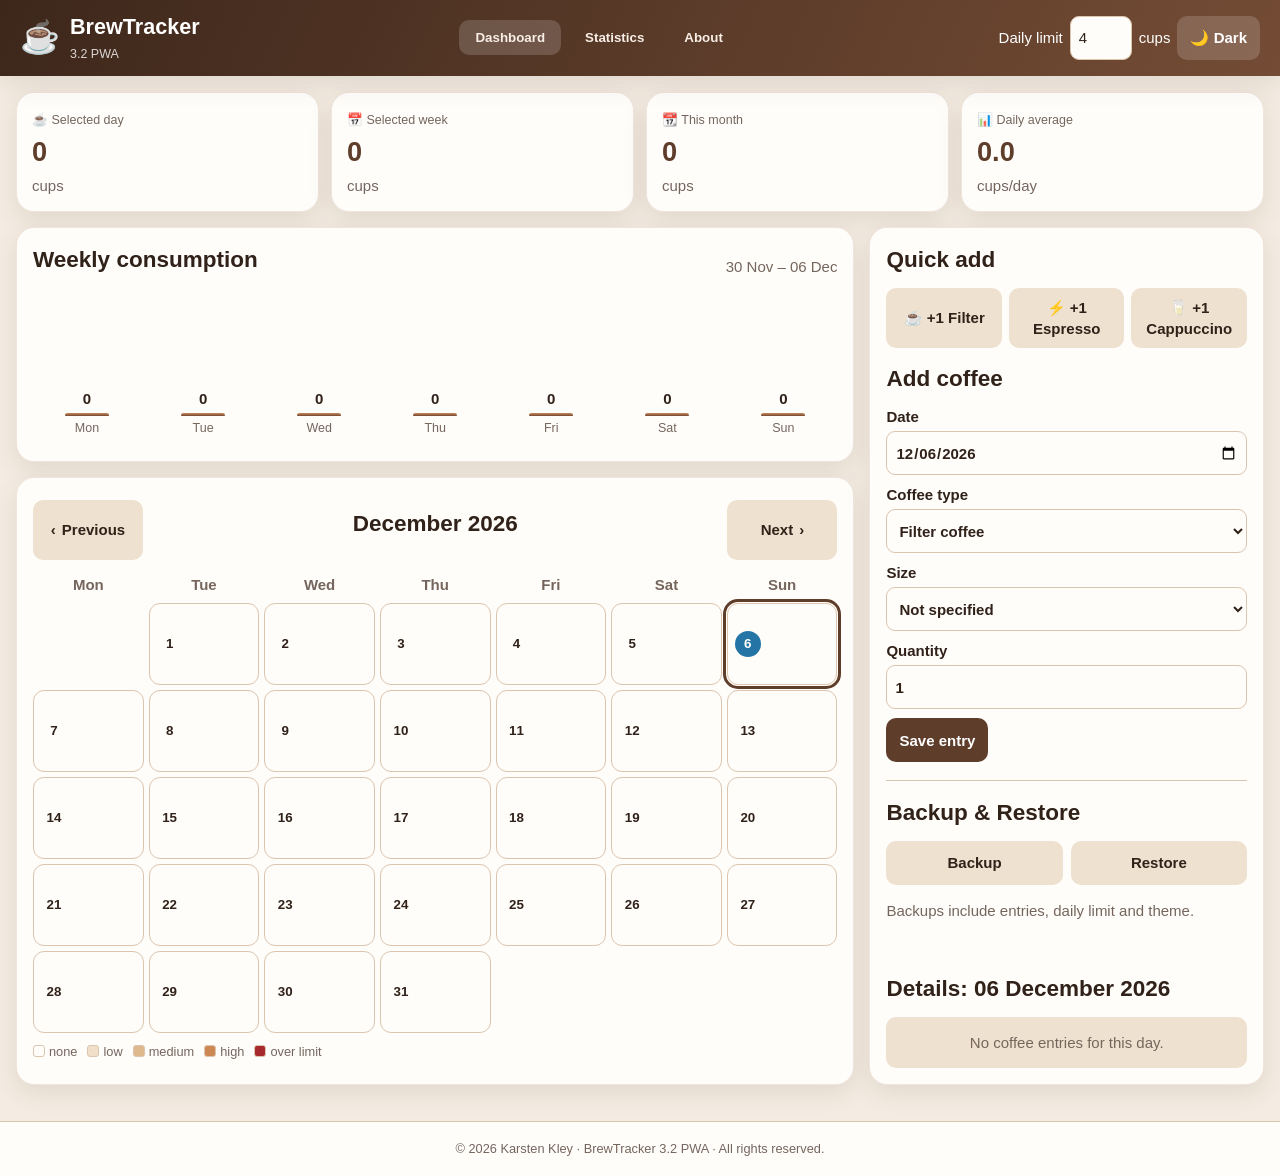
==== commit d8ad3368: "Add About page Added About tab with:  - Version information - Author information - Copyright notice " ====
--- a/index.html
+++ b/index.html
@@ -18,6 +18,7 @@
   <nav class="tabs" aria-label="Main navigation">
     <button class="tab active" data-tab="dashboard">Dashboard</button>
     <button class="tab" data-tab="statistics">Statistics</button>
+    <button class="tab" data-tab="about">About</button>
   </nav>
   <div class="header-tools"><label for="limit">Daily limit</label><input id="limit" type="number" min="1" max="30" value="4"><span>cups</span><button class="btn ghost" id="theme" type="button">🌙 Dark</button></div>
 </header>
@@ -84,6 +85,47 @@
   </section>
   <article class="panel"><h3>Coffees per day (heatmap)</h3><div id="monthlyHeatmap" class="monthly-heatmap"></div><div class="legend heat-legend"><span><i class="heat0"></i>No entry</span><span><i class="heat1"></i>1 cup</span><span><i class="heat2"></i>2 cups</span><span><i class="heat3"></i>3–4 cups</span><span><i class="heat4"></i>5–6 cups</span><span><i class="heat5"></i>7+ cups</span></div></article>
 </section>
+<section id="aboutView" class="view">
+
+    <article class="panel">
+        <h2>About BrewTracker</h2>
+
+        <div class="about-grid">
+
+            <div class="about-item">
+                <h3>Version</h3>
+                <p>3.2.0</p>
+            </div>
+
+            <div class="about-item">
+                <h3>Author</h3>
+                <p>Karsten Kley</p>
+            </div>
+
+            <div class="about-item">
+                <h3>Privacy</h3>
+                <p>
+                    All data is stored locally in your browser.
+                    No user account is required.
+                </p>
+            </div>
+
+            <div class="about-item">
+                <h3>GitHub</h3>
+                <p>
+                    <a href="https://maxweinberg79.github.io/brewtracker/"
+                       target="_blank">
+                       Project Website
+                    </a>
+                </p>
+            </div>
+
+        </div>
+
+    </article>
+
+</section>
+
 </main>
 <footer>© 2026 Karsten Kley · BrewTracker 3.2 PWA · All rights reserved.</footer>
 <div id="toast" class="toast"></div>
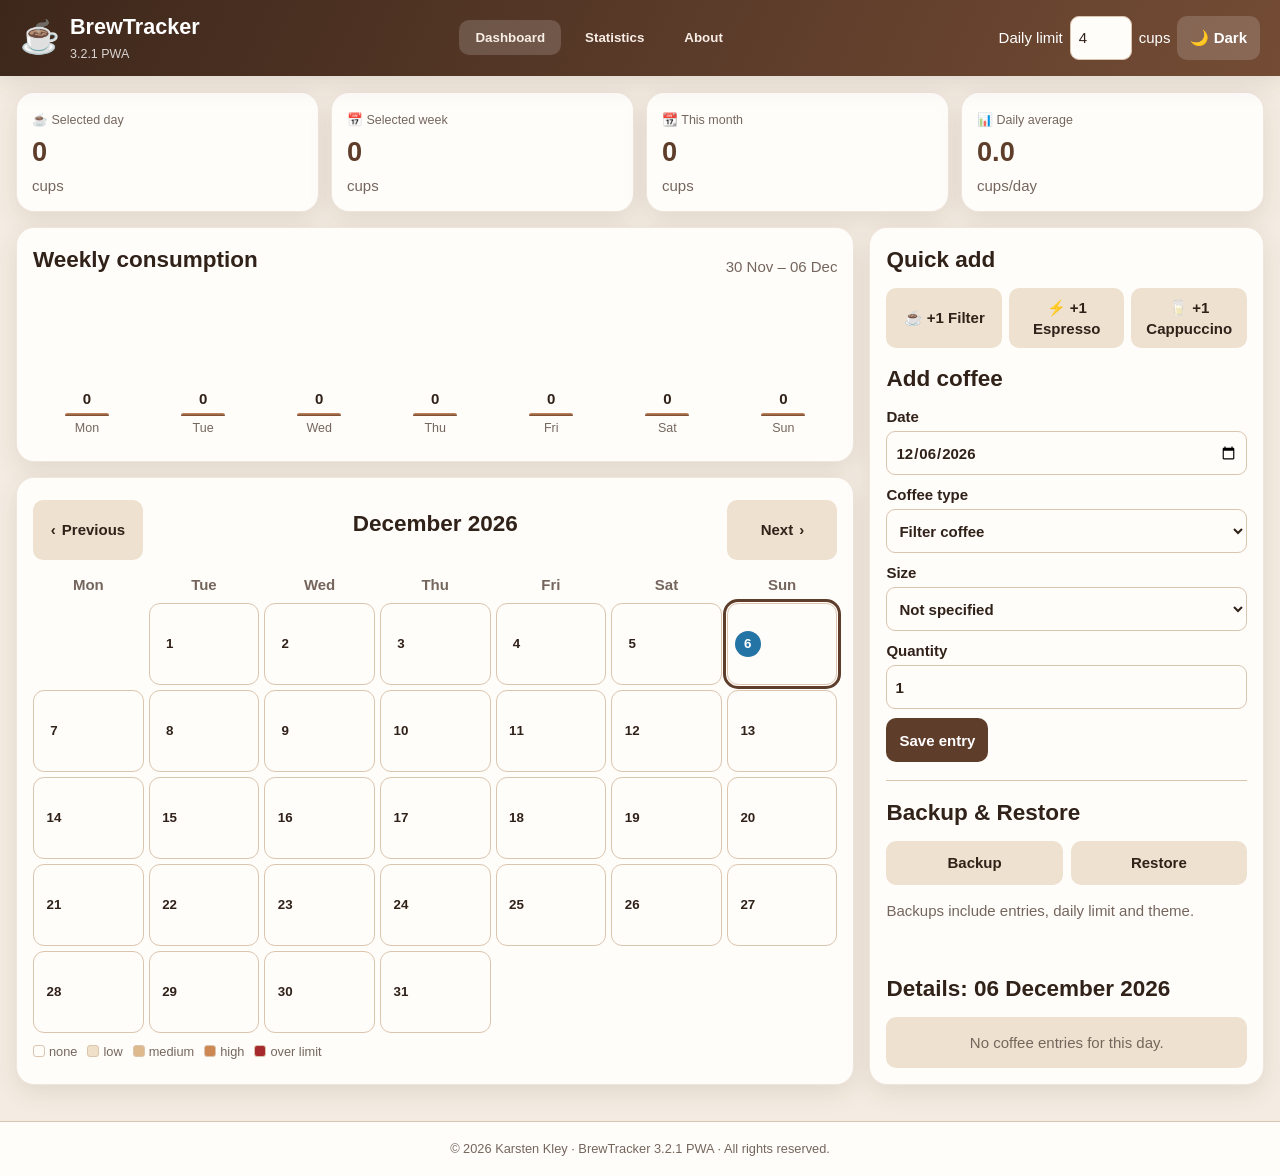
==== commit 5c7a05e7: "Release BrewTracker 3.2.1 1 Added About page, project information, privacy notice and repository lin" ====
--- a/index.html
+++ b/index.html
@@ -10,11 +10,11 @@
 <link rel="manifest" href="manifest.webmanifest">
 <link rel="apple-touch-icon" href="icon-180.png">
 <link rel="stylesheet" href="styles.css">
-<title>BrewTracker 3.2</title>
+<title>BrewTracker 3.2.1</title>
 </head>
 <body>
 <header class="topbar">
-  <div class="brand"><span class="brand-icon">☕</span><div><h1>BrewTracker</h1><small>3.2 PWA</small></div></div>
+  <div class="brand"><span class="brand-icon">☕</span><div><h1>BrewTracker</h1><small>3.2.1 PWA</small></div></div>
   <nav class="tabs" aria-label="Main navigation">
     <button class="tab active" data-tab="dashboard">Dashboard</button>
     <button class="tab" data-tab="statistics">Statistics</button>
@@ -94,7 +94,7 @@
 
             <div class="about-item">
                 <h3>Version</h3>
-                <p>3.2.0</p>
+                <p>3.2.1</p>
             </div>
 
             <div class="about-item">
@@ -127,7 +127,7 @@
 </section>
 
 </main>
-<footer>© 2026 Karsten Kley · BrewTracker 3.2 PWA · All rights reserved.</footer>
+<footer>© 2026 Karsten Kley · BrewTracker 3.2.1 PWA · All rights reserved.</footer>
 <div id="toast" class="toast"></div>
 <script src="app.js"></script>
 </body></html>
